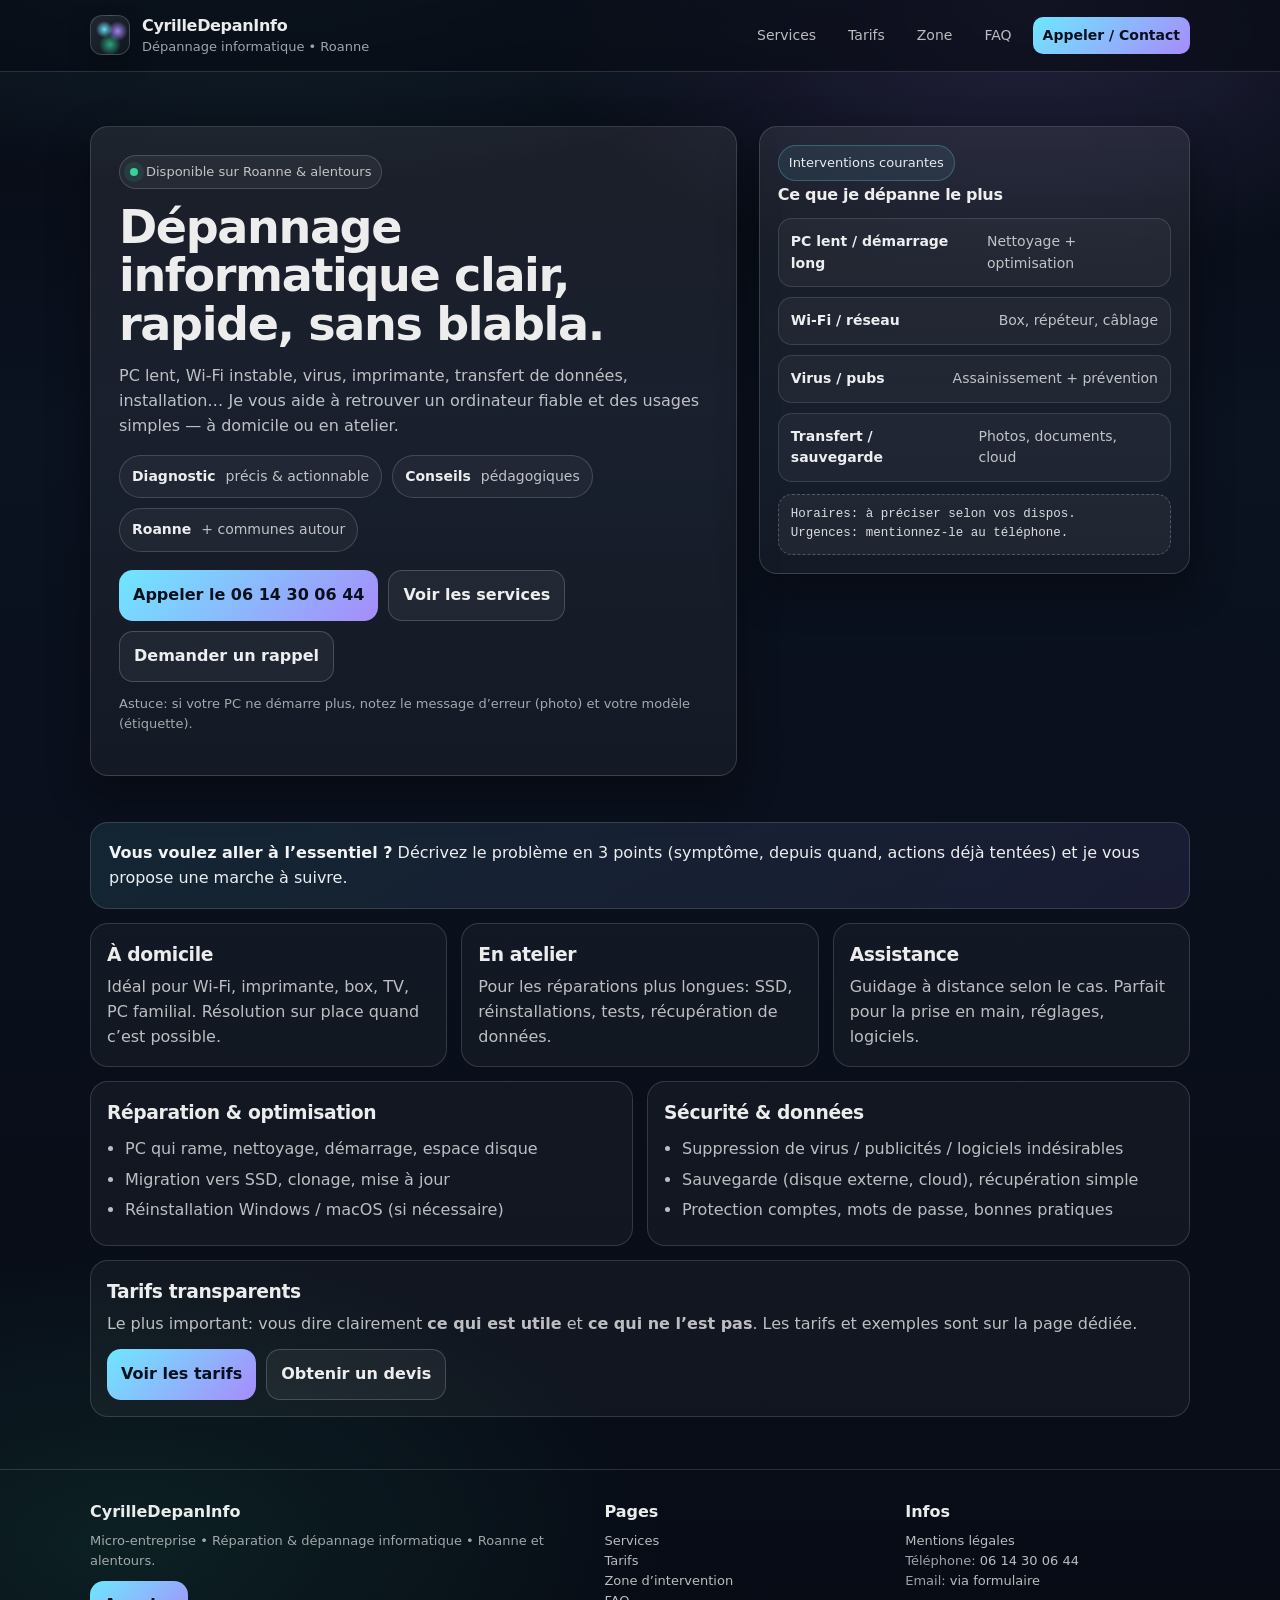
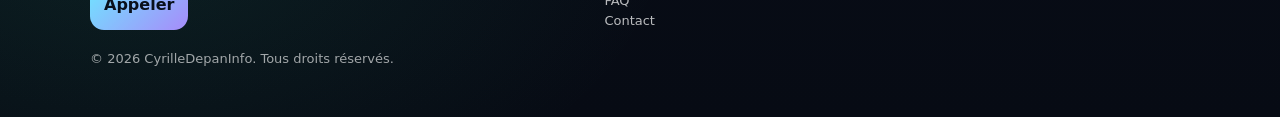
==== index.html @ 842e22d3 "Ajout du site" ====
<!doctype html>
<html lang="fr">
  <head>
    <meta charset="utf-8" />
    <meta name="viewport" content="width=device-width, initial-scale=1" />
    <title>Dépannage informatique Roanne | CyrilleDepanInfo</title>
    <meta
      name="description"
      content="Réparation PC/Mac, dépannage informatique, Wi‑Fi, virus, sauvegarde et assistance. Intervention à Roanne et alentours. Devis simple, conseils clairs."
    />
    <meta name="robots" content="index,follow" />
    <link rel="canonical" href="https://example.com/" />

    <meta property="og:type" content="website" />
    <meta property="og:locale" content="fr_FR" />
    <meta property="og:title" content="Dépannage informatique Roanne | CyrilleDepanInfo" />
    <meta
      property="og:description"
      content="Dépannage informatique à Roanne et alentours : réparation, virus, Wi‑Fi, sauvegarde, assistance."
    />
    <meta property="og:image" content="assets/og.svg" />

    <link rel="icon" href="assets/favicon.svg" type="image/svg+xml" />
    <link rel="stylesheet" href="assets/style.css" />

    <script type="application/ld+json">
      {
        "@context": "https://schema.org",
        "@type": "LocalBusiness",
        "name": "CyrilleDepanInfo",
        "areaServed": ["Roanne", "Loire", "Auvergne-Rhône-Alpes"],
        "description": "Dépannage et réparation informatique (PC/Mac), Wi‑Fi, suppression de virus, sauvegarde, assistance.",
        "telephone": "+33-6-14-30-06-44",
        "url": "https://example.com/",
        "image": "https://example.com/assets/og.svg",
        "priceRange": "€€",
        "address": {
          "@type": "PostalAddress",
          "addressLocality": "Roanne",
          "addressRegion": "Auvergne-Rhône-Alpes",
          "addressCountry": "FR"
        }
      }
    </script>
  </head>
  <body>
    <a class="skip-link" href="#contenu">Aller au contenu</a>

    <header class="topbar">
      <div class="container">
        <div class="topbar-inner">
          <a class="brand" href="index.html" aria-label="Accueil CyrilleDepanInfo">
            <div class="logo" aria-hidden="true"></div>
            <div>
              <div class="brand-title">CyrilleDepanInfo</div>
              <div class="brand-sub">Dépannage informatique • Roanne</div>
            </div>
          </a>

          <button class="menu-btn" type="button" data-menu-btn aria-expanded="false" aria-controls="nav">
            Menu
          </button>

          <nav id="nav" class="nav" data-nav aria-label="Navigation">
            <a href="services.html" data-nav-link>Services</a>
            <a href="tarifs.html" data-nav-link>Tarifs</a>
            <a href="zone.html" data-nav-link>Zone</a>
            <a href="faq.html" data-nav-link>FAQ</a>
            <a class="cta" href="contact.html" data-nav-link>Appeler / Contact</a>
          </nav>
        </div>
      </div>
    </header>

    <main id="contenu">
      <section class="hero">
        <div class="container">
          <div class="hero-grid">
            <div class="card hero-card">
              <div class="kicker"><span class="k-dot" aria-hidden="true"></span> Disponible sur Roanne & alentours</div>
              <h1>Dépannage informatique clair, rapide, sans blabla.</h1>
              <p class="lead">
                PC lent, Wi‑Fi instable, virus, imprimante, transfert de données, installation… Je vous aide à
                retrouver un ordinateur fiable et des usages simples — à domicile ou en atelier.
              </p>

              <div class="pillrow" aria-label="Points clés">
                <div class="pill"><b>Diagnostic</b> précis & actionnable</div>
                <div class="pill"><b>Conseils</b> pédagogiques</div>
                <div class="pill"><b>Roanne</b> + communes autour</div>
              </div>

              <div class="hero-actions">
                <a class="btn primary" href="tel:+33614300644">Appeler le 06 14 30 06 44</a>
                <a class="btn" href="services.html">Voir les services</a>
                <a class="btn" href="contact.html">Demander un rappel</a>
              </div>

              <p class="hint" style="margin-top: 12px">
                Astuce: si votre PC ne démarre plus, notez le message d’erreur (photo) et votre modèle (étiquette).
              </p>
            </div>

            <aside class="card side-card">
              <div class="badge">Interventions courantes</div>
              <div class="side-title">Ce que je dépanne le plus</div>
              <div class="mini">
                <div class="row">
                  <b>PC lent / démarrage long</b>
                  <span>Nettoyage + optimisation</span>
                </div>
                <div class="row">
                  <b>Wi‑Fi / réseau</b>
                  <span>Box, répéteur, câblage</span>
                </div>
                <div class="row">
                  <b>Virus / pubs</b>
                  <span>Assainissement + prévention</span>
                </div>
                <div class="row">
                  <b>Transfert / sauvegarde</b>
                  <span>Photos, documents, cloud</span>
                </div>
              </div>
              <div style="height: 12px"></div>
              <div class="note">
                Horaires: à préciser selon vos dispos.<br />
                Urgences: mentionnez-le au téléphone.
              </div>
            </aside>
          </div>
        </div>
      </section>

      <section class="section">
        <div class="container">
          <div class="grid">
            <div class="col-12">
              <div class="callout">
                <b>Vous voulez aller à l’essentiel ?</b> Décrivez le problème en 3 points (symptôme, depuis quand,
                actions déjà tentées) et je vous propose une marche à suivre.
              </div>
            </div>

            <div class="col-4">
              <div class="tile">
                <h3>À domicile</h3>
                <p>Idéal pour Wi‑Fi, imprimante, box, TV, PC familial. Résolution sur place quand c’est possible.</p>
              </div>
            </div>
            <div class="col-4">
              <div class="tile">
                <h3>En atelier</h3>
                <p>Pour les réparations plus longues: SSD, réinstallations, tests, récupération de données.</p>
              </div>
            </div>
            <div class="col-4">
              <div class="tile">
                <h3>Assistance</h3>
                <p>Guidage à distance selon le cas. Parfait pour la prise en main, réglages, logiciels.</p>
              </div>
            </div>

            <div class="col-6">
              <div class="tile">
                <h3>Réparation & optimisation</h3>
                <ul>
                  <li>PC qui rame, nettoyage, démarrage, espace disque</li>
                  <li>Migration vers SSD, clonage, mise à jour</li>
                  <li>Réinstallation Windows / macOS (si nécessaire)</li>
                </ul>
              </div>
            </div>

            <div class="col-6">
              <div class="tile">
                <h3>Sécurité & données</h3>
                <ul>
                  <li>Suppression de virus / publicités / logiciels indésirables</li>
                  <li>Sauvegarde (disque externe, cloud), récupération simple</li>
                  <li>Protection comptes, mots de passe, bonnes pratiques</li>
                </ul>
              </div>
            </div>

            <div class="col-12">
              <div class="tile">
                <h3>Tarifs transparents</h3>
                <p>
                  Le plus important: vous dire clairement <b>ce qui est utile</b> et <b>ce qui ne l’est pas</b>. Les
                  tarifs et exemples sont sur la page dédiée.
                </p>
                <div class="hero-actions" style="margin-top: 12px">
                  <a class="btn primary" href="tarifs.html">Voir les tarifs</a>
                  <a class="btn" href="contact.html">Obtenir un devis</a>
                </div>
              </div>
            </div>
          </div>
        </div>
      </section>
    </main>

    <footer class="footer">
      <div class="container">
        <div class="footer-grid">
          <div>
            <div class="foot-title">CyrilleDepanInfo</div>
            <div class="fine">Micro‑entreprise • Réparation & dépannage informatique • Roanne et alentours.</div>
            <div style="height: 10px"></div>
            <a class="btn primary" href="tel:+33614300644">Appeler</a>
          </div>
          <div>
            <div class="foot-title">Pages</div>
            <div class="fine"><a href="services.html">Services</a></div>
            <div class="fine"><a href="tarifs.html">Tarifs</a></div>
            <div class="fine"><a href="zone.html">Zone d’intervention</a></div>
            <div class="fine"><a href="faq.html">FAQ</a></div>
            <div class="fine"><a href="contact.html">Contact</a></div>
          </div>
          <div>
            <div class="foot-title">Infos</div>
            <div class="fine"><a href="mentions-legales.html">Mentions légales</a></div>
            <div class="fine">Téléphone: <a href="tel:+33614300644">06 14 30 06 44</a></div>
            <div class="fine">Email: <a href="contact.html">via formulaire</a></div>
          </div>
        </div>
        <div style="height: 18px"></div>
        <div class="fine">© <span id="y"></span> CyrilleDepanInfo. Tous droits réservés.</div>
      </div>
    </footer>

    <script src="assets/app.js" defer></script>
    <script>
      document.getElementById("y").textContent = String(new Date().getFullYear());
    </script>
  </body>
</html>
---- assets/style.css ----
/* Modern, readable, low-dependency styling */
:root{
  --bg: #0b1220;
  --surface: rgba(255,255,255,0.06);
  --surface2: rgba(255,255,255,0.10);
  --text: rgba(255,255,255,0.92);
  --muted: rgba(255,255,255,0.72);
  --muted2: rgba(255,255,255,0.62);
  --border: rgba(255,255,255,0.14);
  --brand: #6ee7ff;
  --brand2: #a78bfa;
  --ok: #34d399;
  --warn: #fbbf24;
  --danger: #fb7185;
  --shadow: 0 16px 40px rgba(0,0,0,0.40);
  --radius: 18px;
  --radius2: 12px;
  --max: 1100px;
  --mono: ui-monospace, SFMono-Regular, Menlo, Monaco, Consolas, "Liberation Mono", "Courier New", monospace;
  --sans: ui-sans-serif, system-ui, -apple-system, Segoe UI, Roboto, Helvetica, Arial, "Apple Color Emoji", "Segoe UI Emoji";
}

*{ box-sizing: border-box; }
html{ color-scheme: dark; }
body{
  margin:0;
  font-family: var(--sans);
  background:
    radial-gradient(1200px 600px at 20% -10%, rgba(110,231,255,0.18), transparent 60%),
    radial-gradient(900px 500px at 80% 0%, rgba(167,139,250,0.18), transparent 55%),
    radial-gradient(900px 500px at 10% 90%, rgba(52,211,153,0.10), transparent 60%),
    linear-gradient(180deg, #070b14, #0b1220 25%, #070b14);
  color: var(--text);
  line-height: 1.55;
}

a{ color: inherit; }
img{ max-width: 100%; display:block; }

.container{ width: min(var(--max), calc(100% - 40px)); margin: 0 auto; }

.skip-link{
  position:absolute; left:-999px; top: 10px;
  background:#fff; color:#000; padding:10px 14px; border-radius: 10px;
}
.skip-link:focus{ left: 10px; z-index: 9999; }

.topbar{
  position: sticky; top: 0; z-index: 50;
  backdrop-filter: blur(12px);
  background: rgba(7,11,20,0.62);
  border-bottom: 1px solid var(--border);
}
.topbar-inner{
  display:flex; align-items:center; justify-content: space-between;
  padding: 14px 0;
  gap: 14px;
}
.brand{
  display:flex; align-items:center; gap: 12px;
  text-decoration:none;
}
.logo{
  width: 40px; height: 40px;
  border-radius: 12px;
  background:
    radial-gradient(14px 14px at 35% 35%, rgba(110,231,255,0.95), transparent 60%),
    radial-gradient(16px 16px at 70% 40%, rgba(167,139,250,0.95), transparent 62%),
    radial-gradient(18px 18px at 50% 75%, rgba(52,211,153,0.75), transparent 60%),
    linear-gradient(135deg, rgba(255,255,255,0.10), rgba(255,255,255,0.03));
  box-shadow: 0 10px 24px rgba(0,0,0,0.30);
  border: 1px solid rgba(255,255,255,0.18);
}
.brand-title{ font-weight: 700; letter-spacing: -0.02em; }
.brand-sub{ color: var(--muted2); font-size: 13px; margin-top: -2px; }

.nav{
  display:flex; flex-wrap:wrap; align-items:center; gap: 10px;
}
.nav a{
  text-decoration:none;
  font-size: 14px;
  color: var(--muted);
  padding: 8px 10px;
  border-radius: 10px;
  border: 1px solid transparent;
}
.nav a[aria-current="page"]{
  color: var(--text);
  border-color: var(--border);
  background: rgba(255,255,255,0.05);
}
.nav a:hover{
  color: var(--text);
  background: rgba(255,255,255,0.05);
  border-color: rgba(255,255,255,0.10);
}
.nav .cta{
  color: #0a0f1c;
  background: linear-gradient(135deg, var(--brand), var(--brand2));
  border: none;
  font-weight: 700;
}
.nav .cta:hover{ filter: brightness(1.03); }

.hero{
  padding: 54px 0 20px;
}
.hero-grid{
  display:grid;
  grid-template-columns: 1.2fr 0.8fr;
  gap: 22px;
  align-items: start;
}
.card{
  background: linear-gradient(180deg, rgba(255,255,255,0.08), rgba(255,255,255,0.04));
  border: 1px solid var(--border);
  border-radius: var(--radius);
  box-shadow: var(--shadow);
}
.hero-card{ padding: 28px; }
.kicker{
  display:inline-flex; align-items:center; gap: 8px;
  padding: 6px 10px;
  border-radius: 999px;
  border: 1px solid rgba(255,255,255,0.16);
  background: rgba(255,255,255,0.05);
  color: var(--muted);
  font-size: 13px;
}
.k-dot{
  width:8px; height:8px; border-radius: 99px;
  background: var(--ok);
  box-shadow: 0 0 0 6px rgba(52,211,153,0.10);
}

h1{
  margin: 14px 0 10px;
  letter-spacing: -0.03em;
  line-height: 1.05;
  font-size: clamp(30px, 3.6vw, 52px);
}
.lead{ color: var(--muted); font-size: 16px; max-width: 62ch; }
.pillrow{ display:flex; flex-wrap:wrap; gap: 10px; margin-top: 16px; }
.pill{
  display:flex; align-items:center; gap: 10px;
  padding: 10px 12px;
  border-radius: 999px;
  border: 1px solid rgba(255,255,255,0.16);
  background: rgba(255,255,255,0.04);
  color: var(--muted);
  font-size: 14px;
}
.pill b{ color: var(--text); }
.pill code{ font-family: var(--mono); font-size: 12px; color: rgba(255,255,255,0.84); }

.hero-actions{
  display:flex; flex-wrap:wrap; gap: 10px;
  margin-top: 18px;
}
.btn{
  display:inline-flex; align-items:center; justify-content:center;
  gap: 10px;
  padding: 12px 14px;
  border-radius: 14px;
  text-decoration:none;
  border: 1px solid rgba(255,255,255,0.18);
  background: rgba(255,255,255,0.05);
  color: var(--text);
  font-weight: 650;
}
.btn.primary{
  color: #09101c;
  border: none;
  background: linear-gradient(135deg, var(--brand), var(--brand2));
}
.btn.primary:hover{ filter: brightness(1.03); }
.btn:hover{ background: rgba(255,255,255,0.07); }

.side-card{ padding: 18px; }
.side-title{ font-weight: 800; letter-spacing:-0.02em; margin: 2px 0 10px; }
.mini{
  display:grid; gap: 10px;
}
.mini .row{
  display:flex; align-items:flex-start; justify-content: space-between;
  gap: 10px;
  padding: 12px;
  border-radius: 14px;
  background: rgba(255,255,255,0.04);
  border: 1px solid rgba(255,255,255,0.12);
}
.mini .row span{ color: var(--muted); font-size: 14px; }
.mini .row b{ font-size: 14px; }
.badge{
  display:inline-flex; align-items:center; gap: 8px;
  padding: 7px 10px;
  border-radius: 999px;
  background: rgba(110,231,255,0.08);
  border: 1px solid rgba(110,231,255,0.25);
  color: rgba(255,255,255,0.90);
  font-size: 13px;
}

.section{ padding: 26px 0; }
.section h2{
  margin: 0 0 10px;
  letter-spacing: -0.02em;
  font-size: 26px;
}
.section p{ margin: 0 0 14px; color: var(--muted); }

.grid{
  display:grid;
  grid-template-columns: repeat(12, 1fr);
  gap: 14px;
}
.col-4{ grid-column: span 4; }
.col-6{ grid-column: span 6; }
.col-8{ grid-column: span 8; }
.col-12{ grid-column: span 12; }
.tile{
  padding: 16px;
  border-radius: var(--radius);
  border: 1px solid rgba(255,255,255,0.14);
  background: rgba(255,255,255,0.04);
}
.tile h3{
  margin: 0 0 6px;
  letter-spacing: -0.02em;
}
.tile p{ margin: 0; color: var(--muted); }
.tile ul{ margin: 10px 0 0; padding-left: 18px; color: var(--muted); }
.tile li{ margin: 6px 0; }

.callout{
  padding: 18px;
  border-radius: var(--radius);
  border: 1px solid rgba(255,255,255,0.14);
  background: linear-gradient(135deg, rgba(110,231,255,0.10), rgba(167,139,250,0.10));
}
.callout b{ color: rgba(255,255,255,0.95); }

.faq details{
  border: 1px solid rgba(255,255,255,0.14);
  border-radius: 14px;
  padding: 12px 14px;
  background: rgba(255,255,255,0.04);
}
.faq details + details{ margin-top: 10px; }
.faq summary{
  cursor: pointer;
  font-weight: 750;
  color: rgba(255,255,255,0.92);
}
.faq summary::-webkit-details-marker{ display:none; }
.faq .answer{ margin-top: 10px; color: var(--muted); }

form{
  display:grid;
  gap: 10px;
}
label{ font-size: 14px; color: var(--muted); }
input, textarea, select{
  width: 100%;
  border-radius: 12px;
  border: 1px solid rgba(255,255,255,0.16);
  background: rgba(7,11,20,0.35);
  color: var(--text);
  padding: 12px 12px;
  outline: none;
}
textarea{ min-height: 120px; resize: vertical; }
input:focus, textarea:focus, select:focus{
  border-color: rgba(110,231,255,0.42);
  box-shadow: 0 0 0 4px rgba(110,231,255,0.10);
}
.hint{ color: var(--muted2); font-size: 13px; }
.form-actions{ display:flex; flex-wrap:wrap; gap: 10px; align-items:center; }

.footer{
  padding: 30px 0 48px;
  border-top: 1px solid var(--border);
  margin-top: 26px;
}
.footer-grid{
  display:grid;
  grid-template-columns: 1.4fr 0.8fr 0.8fr;
  gap: 16px;
}
.foot-title{ font-weight: 800; margin: 0 0 6px; }
.footer a{ color: var(--muted); text-decoration:none; }
.footer a:hover{ color: var(--text); }
.fine{ color: var(--muted2); font-size: 13px; }

.page-head{
  padding: 30px 0 10px;
}
.breadcrumbs{ color: var(--muted2); font-size: 13px; }
.page-title{ margin: 10px 0 8px; letter-spacing: -0.02em; font-size: 34px; }

.note{
  font-family: var(--mono);
  font-size: 12.5px;
  background: rgba(255,255,255,0.05);
  border: 1px dashed rgba(255,255,255,0.22);
  padding: 10px 12px;
  border-radius: 14px;
  color: rgba(255,255,255,0.84);
}

@media (max-width: 920px){
  .hero-grid{ grid-template-columns: 1fr; }
  .footer-grid{ grid-template-columns: 1fr; }
  .col-4, .col-6, .col-8{ grid-column: span 12; }
  .nav{ display:none; }
  .nav.is-open{ display:flex; flex-direction:column; align-items:flex-start; padding: 10px 0 12px; }
  .menu-btn{ display:inline-flex; }
}
@media (min-width: 921px){
  .menu-btn{ display:none; }
}

.menu-btn{
  padding: 10px 12px;
  border-radius: 12px;
  border: 1px solid rgba(255,255,255,0.18);
  background: rgba(255,255,255,0.05);
  color: var(--text);
  font-weight: 700;
}
.menu-btn:hover{ background: rgba(255,255,255,0.07); }
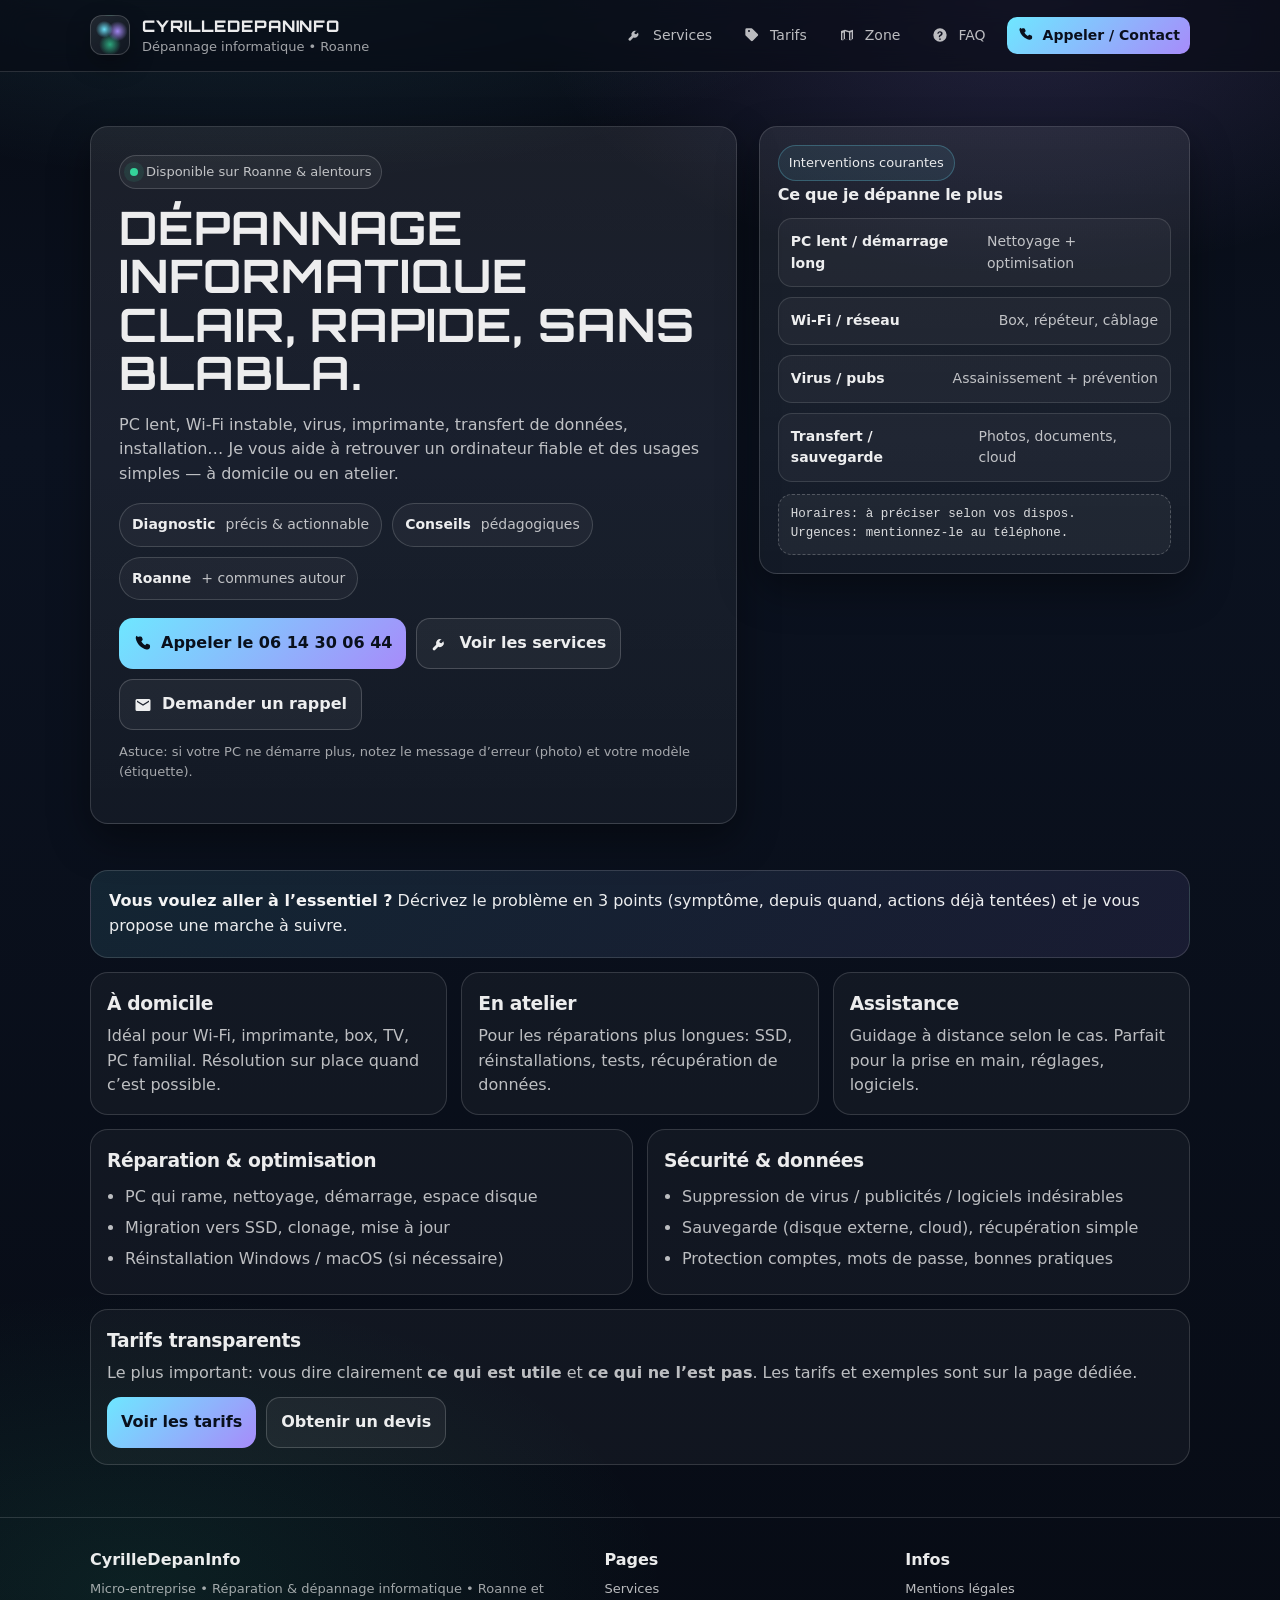
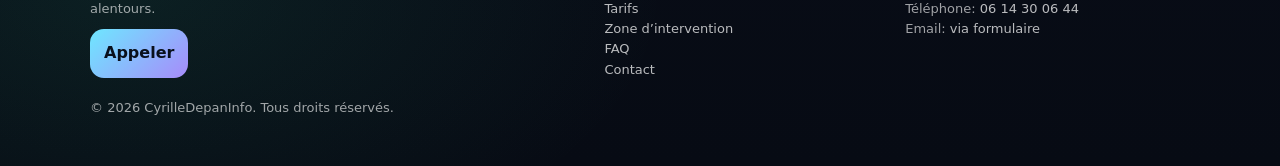
==== commit 10d695e6: "Maj site (icônes + style)" ====
--- a/index.html
+++ b/index.html
@@ -9,7 +9,7 @@
       content="Réparation PC/Mac, dépannage informatique, Wi‑Fi, virus, sauvegarde et assistance. Intervention à Roanne et alentours. Devis simple, conseils clairs."
     />
     <meta name="robots" content="index,follow" />
-    <link rel="canonical" href="https://example.com/" />
+    <link rel="canonical" href="https://cyrillerey34.github.io/cyrilledepaninfo/" />
 
     <meta property="og:type" content="website" />
     <meta property="og:locale" content="fr_FR" />
@@ -31,8 +31,8 @@
         "areaServed": ["Roanne", "Loire", "Auvergne-Rhône-Alpes"],
         "description": "Dépannage et réparation informatique (PC/Mac), Wi‑Fi, suppression de virus, sauvegarde, assistance.",
         "telephone": "+33-6-14-30-06-44",
-        "url": "https://example.com/",
-        "image": "https://example.com/assets/og.svg",
+        "url": "https://cyrillerey34.github.io/cyrilledepaninfo/",
+        "image": "https://cyrillerey34.github.io/cyrilledepaninfo/assets/og.svg",
         "priceRange": "€€",
         "address": {
           "@type": "PostalAddress",
@@ -45,6 +45,7 @@
   </head>
   <body>
     <a class="skip-link" href="#contenu">Aller au contenu</a>
+    <div id="icons-sprite" aria-hidden="true"></div>
 
     <header class="topbar">
       <div class="container">
@@ -62,11 +63,11 @@
           </button>
 
           <nav id="nav" class="nav" data-nav aria-label="Navigation">
-            <a href="services.html" data-nav-link>Services</a>
-            <a href="tarifs.html" data-nav-link>Tarifs</a>
-            <a href="zone.html" data-nav-link>Zone</a>
-            <a href="faq.html" data-nav-link>FAQ</a>
-            <a class="cta" href="contact.html" data-nav-link>Appeler / Contact</a>
+            <a class="with-icon" href="services.html" data-nav-link><svg class="icon sm" aria-hidden="true"><use href="assets/icons.svg#i-wrench"></use></svg>Services</a>
+            <a class="with-icon" href="tarifs.html" data-nav-link><svg class="icon sm" aria-hidden="true"><use href="assets/icons.svg#i-tag"></use></svg>Tarifs</a>
+            <a class="with-icon" href="zone.html" data-nav-link><svg class="icon sm" aria-hidden="true"><use href="assets/icons.svg#i-map"></use></svg>Zone</a>
+            <a class="with-icon" href="faq.html" data-nav-link><svg class="icon sm" aria-hidden="true"><use href="assets/icons.svg#i-help"></use></svg>FAQ</a>
+            <a class="cta with-icon" href="contact.html" data-nav-link><svg class="icon sm" aria-hidden="true"><use href="assets/icons.svg#i-phone"></use></svg>Appeler / Contact</a>
           </nav>
         </div>
       </div>
@@ -91,9 +92,9 @@
               </div>
 
               <div class="hero-actions">
-                <a class="btn primary" href="tel:+33614300644">Appeler le 06 14 30 06 44</a>
-                <a class="btn" href="services.html">Voir les services</a>
-                <a class="btn" href="contact.html">Demander un rappel</a>
+                <a class="btn primary with-icon" href="tel:+33614300644"><svg class="icon" aria-hidden="true"><use href="assets/icons.svg#i-phone"></use></svg>Appeler le 06 14 30 06 44</a>
+                <a class="btn with-icon" href="services.html"><svg class="icon" aria-hidden="true"><use href="assets/icons.svg#i-wrench"></use></svg>Voir les services</a>
+                <a class="btn with-icon" href="contact.html"><svg class="icon" aria-hidden="true"><use href="assets/icons.svg#i-mail"></use></svg>Demander un rappel</a>
               </div>
 
               <p class="hint" style="margin-top: 12px">
--- a/assets/style.css
+++ b/assets/style.css
@@ -1,3 +1,5 @@
+@import url('https://fonts.googleapis.com/css2?family=Orbitron:wght@500;700;800&display=swap');
+
 /* Modern, readable, low-dependency styling */
 :root{
   --bg: #0b1220;
@@ -18,6 +20,7 @@
   --max: 1100px;
   --mono: ui-monospace, SFMono-Regular, Menlo, Monaco, Consolas, "Liberation Mono", "Courier New", monospace;
   --sans: ui-sans-serif, system-ui, -apple-system, Segoe UI, Roboto, Helvetica, Arial, "Apple Color Emoji", "Segoe UI Emoji";
+  --display: "Orbitron", ui-sans-serif, system-ui, -apple-system, Segoe UI, Roboto, Helvetica, Arial;
 }
 
 *{ box-sizing: border-box; }
@@ -37,6 +40,16 @@
 a{ color: inherit; }
 img{ max-width: 100%; display:block; }
 
+.icon{
+  width: 18px;
+  height: 18px;
+  display: inline-block;
+  vertical-align: -0.18em;
+  color: currentColor;
+}
+.icon.sm{ width: 16px; height: 16px; }
+.with-icon{ display:inline-flex; align-items:center; gap: 10px; }
+
 .container{ width: min(var(--max), calc(100% - 40px)); margin: 0 auto; }
 
 .skip-link{
@@ -71,7 +84,12 @@
   box-shadow: 0 10px 24px rgba(0,0,0,0.30);
   border: 1px solid rgba(255,255,255,0.18);
 }
-.brand-title{ font-weight: 700; letter-spacing: -0.02em; }
+.brand-title{
+  font-family: var(--display);
+  font-weight: 800;
+  letter-spacing: 0.06em;
+  text-transform: uppercase;
+}
 .brand-sub{ color: var(--muted2); font-size: 13px; margin-top: -2px; }
 
 .nav{
@@ -136,9 +154,11 @@
 
 h1{
   margin: 14px 0 10px;
-  letter-spacing: -0.03em;
+  letter-spacing: 0.02em;
   line-height: 1.05;
   font-size: clamp(30px, 3.6vw, 52px);
+  font-family: var(--display);
+  text-transform: uppercase;
 }
 .lead{ color: var(--muted); font-size: 16px; max-width: 62ch; }
 .pillrow{ display:flex; flex-wrap:wrap; gap: 10px; margin-top: 16px; }
@@ -205,8 +225,10 @@
 .section{ padding: 26px 0; }
 .section h2{
   margin: 0 0 10px;
-  letter-spacing: -0.02em;
+  letter-spacing: 0.02em;
   font-size: 26px;
+  font-family: var(--display);
+  text-transform: uppercase;
 }
 .section p{ margin: 0 0 14px; color: var(--muted); }
 
@@ -297,7 +319,13 @@
   padding: 30px 0 10px;
 }
 .breadcrumbs{ color: var(--muted2); font-size: 13px; }
-.page-title{ margin: 10px 0 8px; letter-spacing: -0.02em; font-size: 34px; }
+.page-title{
+  margin: 10px 0 8px;
+  letter-spacing: 0.03em;
+  font-size: 34px;
+  font-family: var(--display);
+  text-transform: uppercase;
+}
 
 .note{
   font-family: var(--mono);
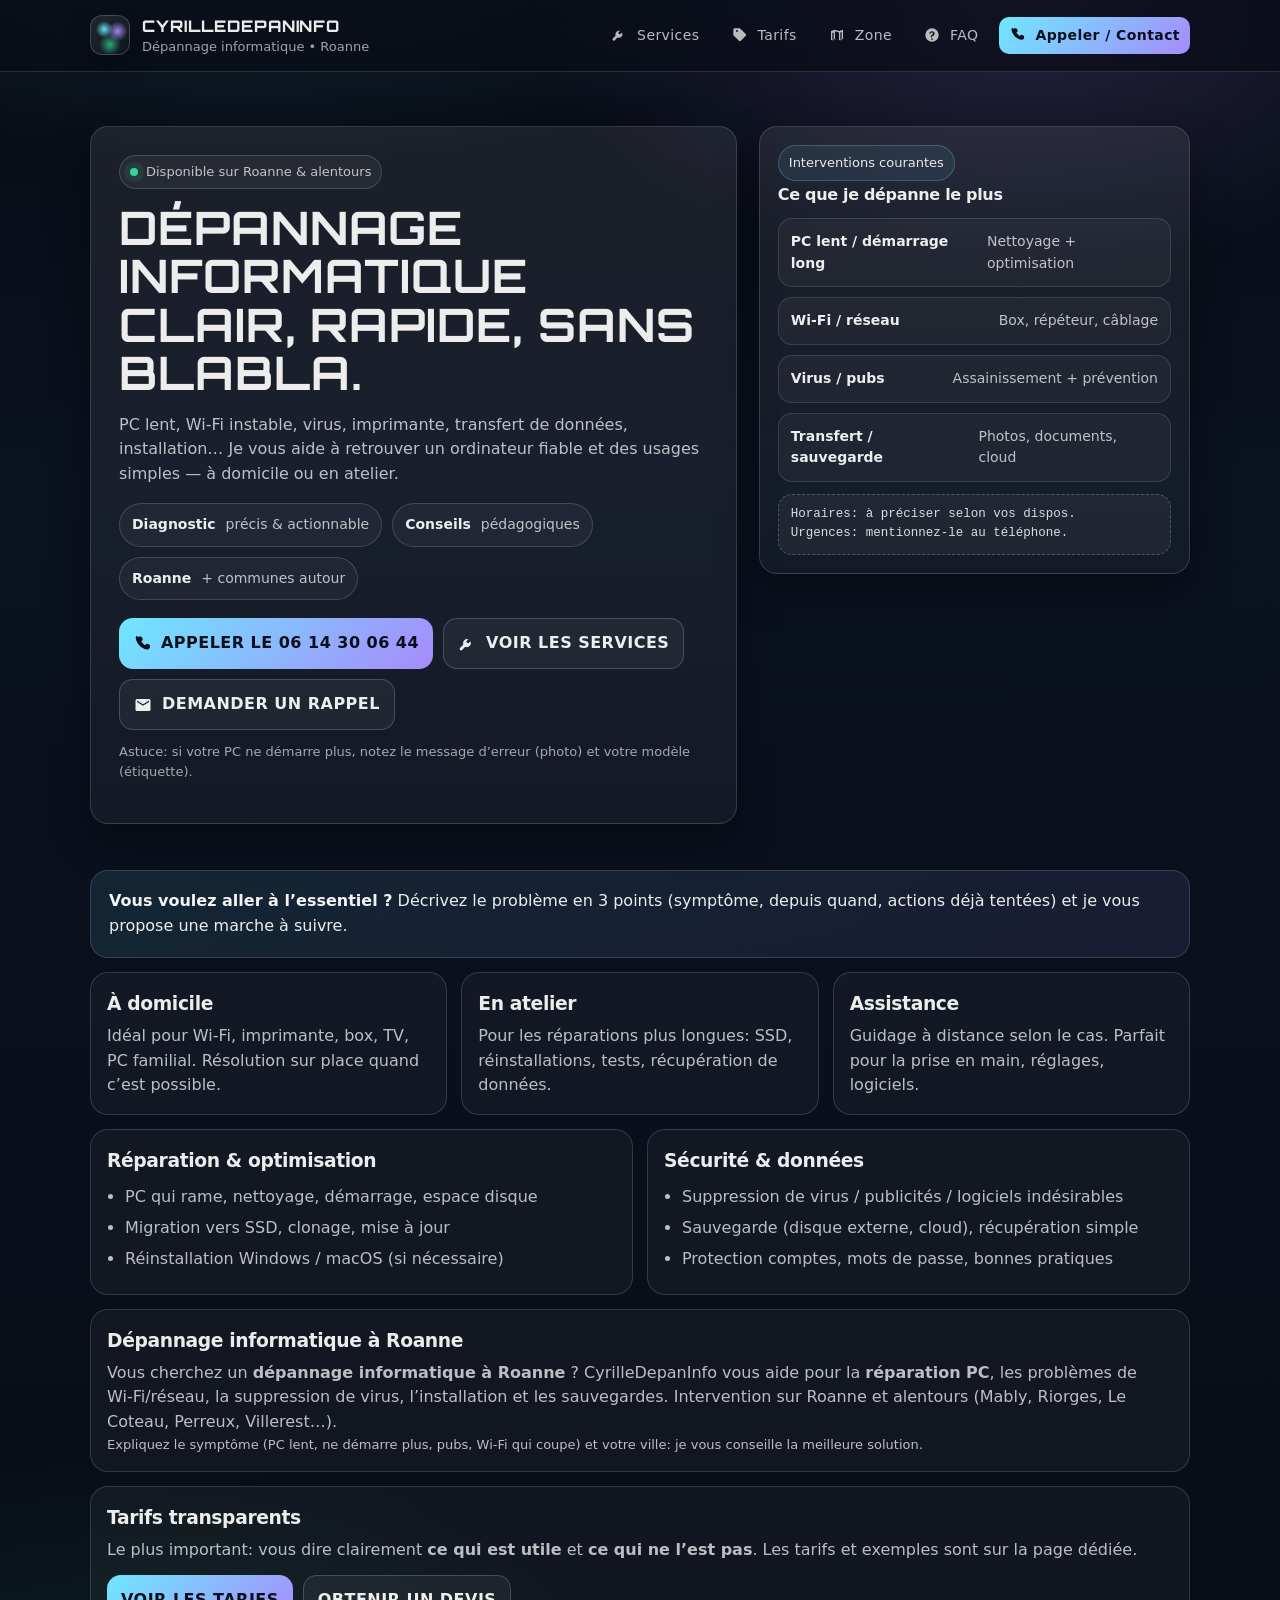
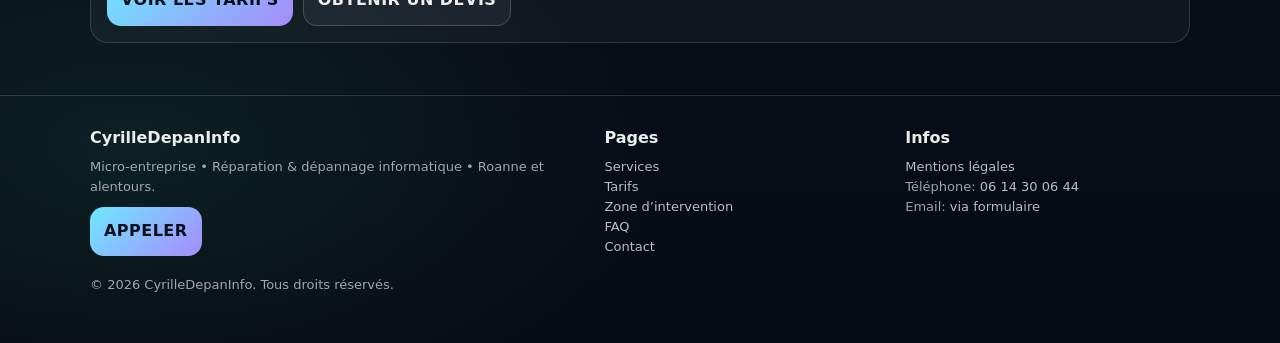
==== commit 59434bda: "SEO local Roanne" ====
--- a/index.html
+++ b/index.html
@@ -21,7 +21,7 @@
     <meta property="og:image" content="assets/og.svg" />
 
     <link rel="icon" href="assets/favicon.svg" type="image/svg+xml" />
-    <link rel="stylesheet" href="assets/style.css" />
+    <link rel="stylesheet" href="assets/style.css?v=20260609" />
 
     <script type="application/ld+json">
       {
@@ -63,11 +63,11 @@
           </button>
 
           <nav id="nav" class="nav" data-nav aria-label="Navigation">
-            <a class="with-icon" href="services.html" data-nav-link><svg class="icon sm" aria-hidden="true"><use href="assets/icons.svg#i-wrench"></use></svg>Services</a>
-            <a class="with-icon" href="tarifs.html" data-nav-link><svg class="icon sm" aria-hidden="true"><use href="assets/icons.svg#i-tag"></use></svg>Tarifs</a>
-            <a class="with-icon" href="zone.html" data-nav-link><svg class="icon sm" aria-hidden="true"><use href="assets/icons.svg#i-map"></use></svg>Zone</a>
-            <a class="with-icon" href="faq.html" data-nav-link><svg class="icon sm" aria-hidden="true"><use href="assets/icons.svg#i-help"></use></svg>FAQ</a>
-            <a class="cta with-icon" href="contact.html" data-nav-link><svg class="icon sm" aria-hidden="true"><use href="assets/icons.svg#i-phone"></use></svg>Appeler / Contact</a>
+            <a class="with-icon" href="services.html" data-nav-link><svg class="icon sm" width="16" height="16" aria-hidden="true"><use href="assets/icons.svg#i-wrench"></use></svg>Services</a>
+            <a class="with-icon" href="tarifs.html" data-nav-link><svg class="icon sm" width="16" height="16" aria-hidden="true"><use href="assets/icons.svg#i-tag"></use></svg>Tarifs</a>
+            <a class="with-icon" href="zone.html" data-nav-link><svg class="icon sm" width="16" height="16" aria-hidden="true"><use href="assets/icons.svg#i-map"></use></svg>Zone</a>
+            <a class="with-icon" href="faq.html" data-nav-link><svg class="icon sm" width="16" height="16" aria-hidden="true"><use href="assets/icons.svg#i-help"></use></svg>FAQ</a>
+            <a class="cta with-icon" href="contact.html" data-nav-link><svg class="icon sm" width="16" height="16" aria-hidden="true"><use href="assets/icons.svg#i-phone"></use></svg>Appeler / Contact</a>
           </nav>
         </div>
       </div>
@@ -92,9 +92,9 @@
               </div>
 
               <div class="hero-actions">
-                <a class="btn primary with-icon" href="tel:+33614300644"><svg class="icon" aria-hidden="true"><use href="assets/icons.svg#i-phone"></use></svg>Appeler le 06 14 30 06 44</a>
-                <a class="btn with-icon" href="services.html"><svg class="icon" aria-hidden="true"><use href="assets/icons.svg#i-wrench"></use></svg>Voir les services</a>
-                <a class="btn with-icon" href="contact.html"><svg class="icon" aria-hidden="true"><use href="assets/icons.svg#i-mail"></use></svg>Demander un rappel</a>
+                <a class="btn primary with-icon" href="tel:+33614300644"><svg class="icon" width="18" height="18" aria-hidden="true"><use href="assets/icons.svg#i-phone"></use></svg>Appeler le 06 14 30 06 44</a>
+                <a class="btn with-icon" href="services.html"><svg class="icon" width="18" height="18" aria-hidden="true"><use href="assets/icons.svg#i-wrench"></use></svg>Voir les services</a>
+                <a class="btn with-icon" href="contact.html"><svg class="icon" width="18" height="18" aria-hidden="true"><use href="assets/icons.svg#i-mail"></use></svg>Demander un rappel</a>
               </div>
 
               <p class="hint" style="margin-top: 12px">
@@ -181,6 +181,20 @@
                   <li>Sauvegarde (disque externe, cloud), récupération simple</li>
                   <li>Protection comptes, mots de passe, bonnes pratiques</li>
                 </ul>
+              </div>
+            </div>
+
+            <div class="col-12">
+              <div class="tile">
+                <h3>Dépannage informatique à Roanne</h3>
+                <p>
+                  Vous cherchez un <b>dépannage informatique à Roanne</b> ? CyrilleDepanInfo vous aide pour la <b>réparation PC</b>,
+                  les problèmes de Wi‑Fi/réseau, la suppression de virus, l’installation et les sauvegardes.
+                  Intervention sur Roanne et alentours (Mably, Riorges, Le Coteau, Perreux, Villerest…).
+                </p>
+                <p class="hint">
+                  Expliquez le symptôme (PC lent, ne démarre plus, pubs, Wi‑Fi qui coupe) et votre ville: je vous conseille la meilleure solution.
+                </p>
               </div>
             </div>
 
@@ -231,7 +245,7 @@
       </div>
     </footer>
 
-    <script src="assets/app.js" defer></script>
+    <script src="assets/app.js?v=20260609" defer></script>
     <script>
       document.getElementById("y").textContent = String(new Date().getFullYear());
     </script>
--- a/assets/style.css
+++ b/assets/style.css
@@ -102,6 +102,7 @@
   padding: 8px 10px;
   border-radius: 10px;
   border: 1px solid transparent;
+  letter-spacing: 0.03em;
 }
 .nav a[aria-current="page"]{
   color: var(--text);
@@ -188,6 +189,8 @@
   background: rgba(255,255,255,0.05);
   color: var(--text);
   font-weight: 650;
+  letter-spacing: 0.03em;
+  text-transform: uppercase;
 }
 .btn.primary{
   color: #09101c;
@@ -291,6 +294,7 @@
   color: var(--text);
   padding: 12px 12px;
   outline: none;
+  font-family: var(--sans);
 }
 textarea{ min-height: 120px; resize: vertical; }
 input:focus, textarea:focus, select:focus{
